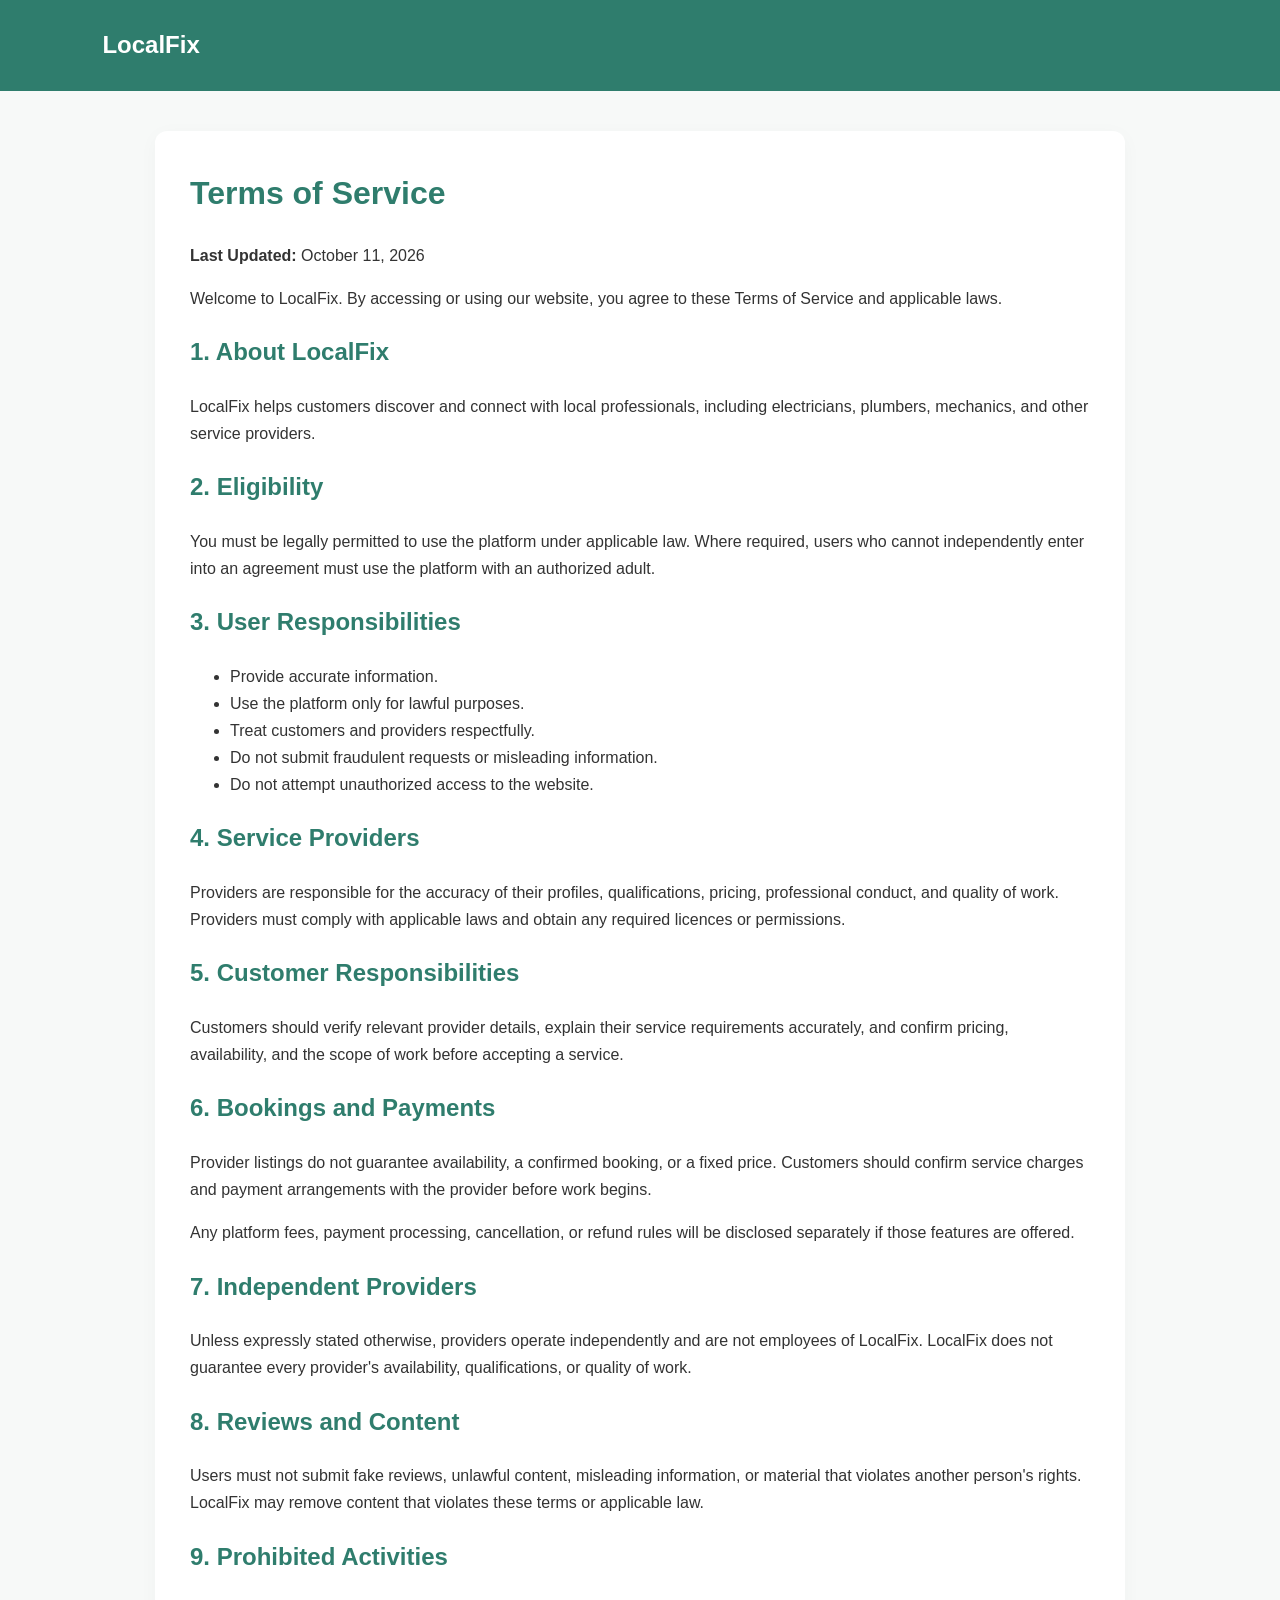
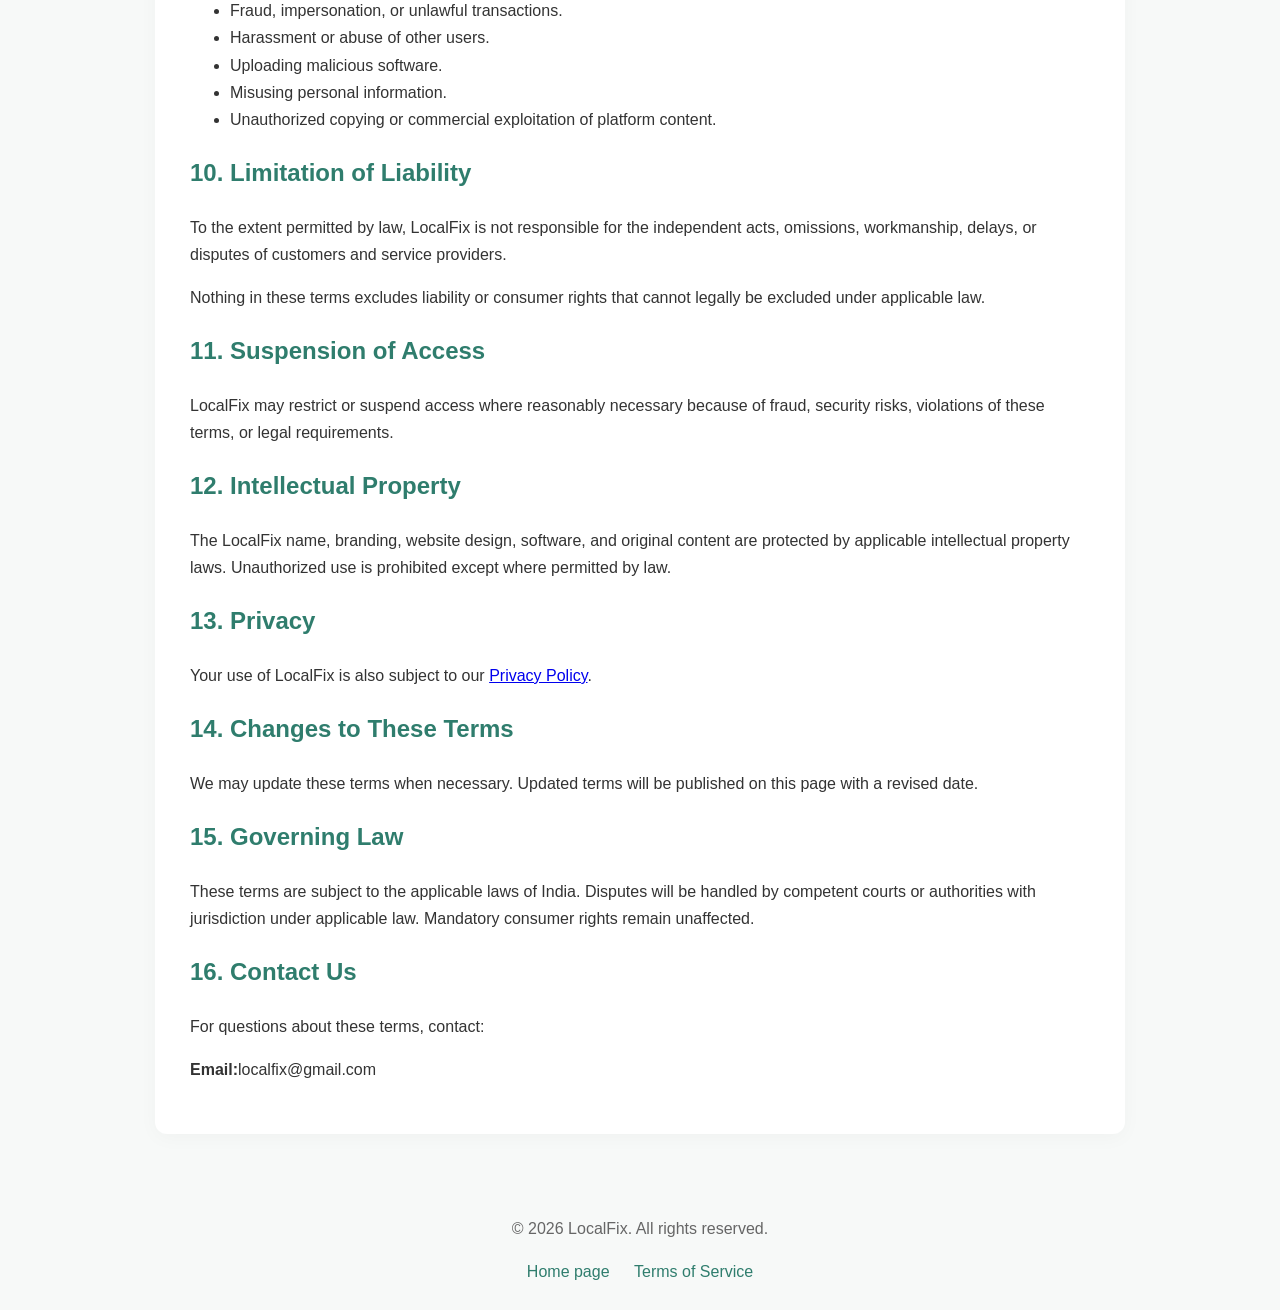
==== terms.html @ 879b6a1c "Add files via upload" ====
<!DOCTYPE html>
<html lang="en">
<head>
    <meta charset="UTF-8">
    <meta name="viewport" content="width=device-width, initial-scale=1.0">
    <title>Terms of Service | LocalFix</title>
    <style>
        body {
            margin: 0;
            font-family: Arial, sans-serif;
            background: #f7f9f8;
            color: #333;
            line-height: 1.7;
        }
        header {
            background: #2f7d6d;
            color: white;
            padding: 25px 8%;
        }
        header a {
            color: white;
            text-decoration: none;
            font-size: 24px;
            font-weight: bold;
        }
        main {
            max-width: 900px;
            margin: 40px auto;
            padding: 35px;
            background: white;
            border-radius: 12px;
            box-shadow: 0 4px 20px #00000008;
        }
        h1, h2 { color: #2f7d6d; }
        h1 { margin-top: 0; }
        footer {
            text-align: center;
            padding: 25px;
            color: #666;
        }
        footer a {
            color: #2f7d6d;
            margin: 0 10px;
            text-decoration: none;
        }
        @media (max-width: 600px) {
            main { margin: 20px 12px; padding: 22px; }
        }
    </style>
</head>
<body>

<header>
    <a href="index.html">LocalFix</a>
</header>

<main>
    <h1>Terms of Service</h1>
    <p><strong>Last Updated:</strong> October 11, 2026</p>

    <p>Welcome to LocalFix. By accessing or using our website, you agree to these Terms of Service and applicable laws.</p>

    <h2>1. About LocalFix</h2>
    <p>LocalFix helps customers discover and connect with local professionals, including electricians, plumbers, mechanics, and other service providers.</p>

    <h2>2. Eligibility</h2>
    <p>You must be legally permitted to use the platform under applicable law. Where required, users who cannot independently enter into an agreement must use the platform with an authorized adult.</p>

    <h2>3. User Responsibilities</h2>
    <ul>
        <li>Provide accurate information.</li>
        <li>Use the platform only for lawful purposes.</li>
        <li>Treat customers and providers respectfully.</li>
        <li>Do not submit fraudulent requests or misleading information.</li>
        <li>Do not attempt unauthorized access to the website.</li>
    </ul>

    <h2>4. Service Providers</h2>
    <p>Providers are responsible for the accuracy of their profiles, qualifications, pricing, professional conduct, and quality of work. Providers must comply with applicable laws and obtain any required licences or permissions.</p>

    <h2>5. Customer Responsibilities</h2>
    <p>Customers should verify relevant provider details, explain their service requirements accurately, and confirm pricing, availability, and the scope of work before accepting a service.</p>

    <h2>6. Bookings and Payments</h2>
    <p>Provider listings do not guarantee availability, a confirmed booking, or a fixed price. Customers should confirm service charges and payment arrangements with the provider before work begins.</p>
    <p>Any platform fees, payment processing, cancellation, or refund rules will be disclosed separately if those features are offered.</p>

    <h2>7. Independent Providers</h2>
    <p>Unless expressly stated otherwise, providers operate independently and are not employees of LocalFix. LocalFix does not guarantee every provider's availability, qualifications, or quality of work.</p>

    <h2>8. Reviews and Content</h2>
    <p>Users must not submit fake reviews, unlawful content, misleading information, or material that violates another person's rights. LocalFix may remove content that violates these terms or applicable law.</p>

    <h2>9. Prohibited Activities</h2>
    <ul>
        <li>Fraud, impersonation, or unlawful transactions.</li>
        <li>Harassment or abuse of other users.</li>
        <li>Uploading malicious software.</li>
        <li>Misusing personal information.</li>
        <li>Unauthorized copying or commercial exploitation of platform content.</li>
    </ul>

    <h2>10. Limitation of Liability</h2>
    <p>To the extent permitted by law, LocalFix is not responsible for the independent acts, omissions, workmanship, delays, or disputes of customers and service providers.</p>
    <p>Nothing in these terms excludes liability or consumer rights that cannot legally be excluded under applicable law.</p>

    <h2>11. Suspension of Access</h2>
    <p>LocalFix may restrict or suspend access where reasonably necessary because of fraud, security risks, violations of these terms, or legal requirements.</p>

    <h2>12. Intellectual Property</h2>
    <p>The LocalFix name, branding, website design, software, and original content are protected by applicable intellectual property laws. Unauthorized use is prohibited except where permitted by law.</p>

    <h2>13. Privacy</h2>
    <p>Your use of LocalFix is also subject to our <a href="privacy.html">Privacy Policy</a>.</p>

    <h2>14. Changes to These Terms</h2>
    <p>We may update these terms when necessary. Updated terms will be published on this page with a revised date.</p>

    <h2>15. Governing Law</h2>
    <p>These terms are subject to the applicable laws of India. Disputes will be handled by competent courts or authorities with jurisdiction under applicable law. Mandatory consumer rights remain unaffected.</p>

    <h2>16. Contact Us</h2>
    <p>For questions about these terms, contact:</p>
    <p><strong>Email:</strong>localfix@gmail.com</p>
</main>

<footer>
    <p>&copy; 2026 LocalFix. All rights reserved.</p>
    <a href="index.html">Home page</a>
    <a href="privacy.html">Terms of Service</a>
</footer>

</body>
</html>
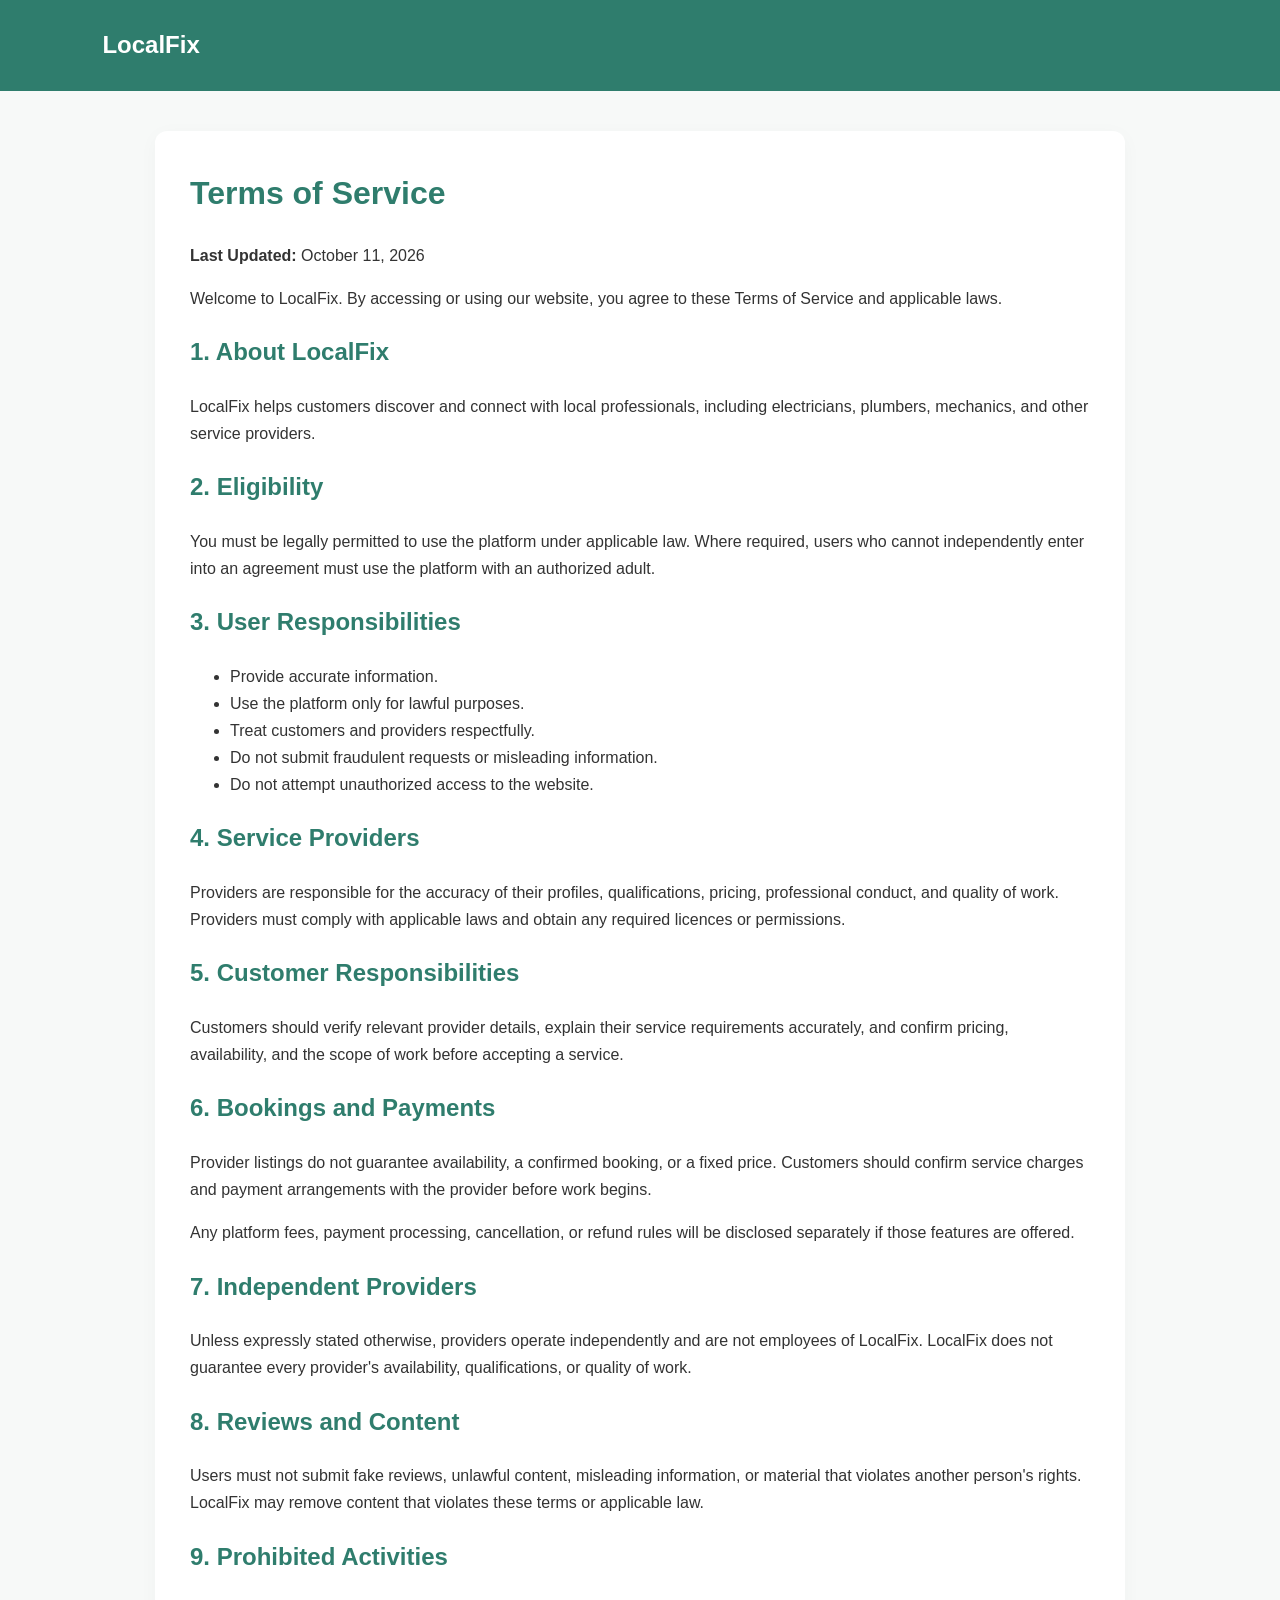
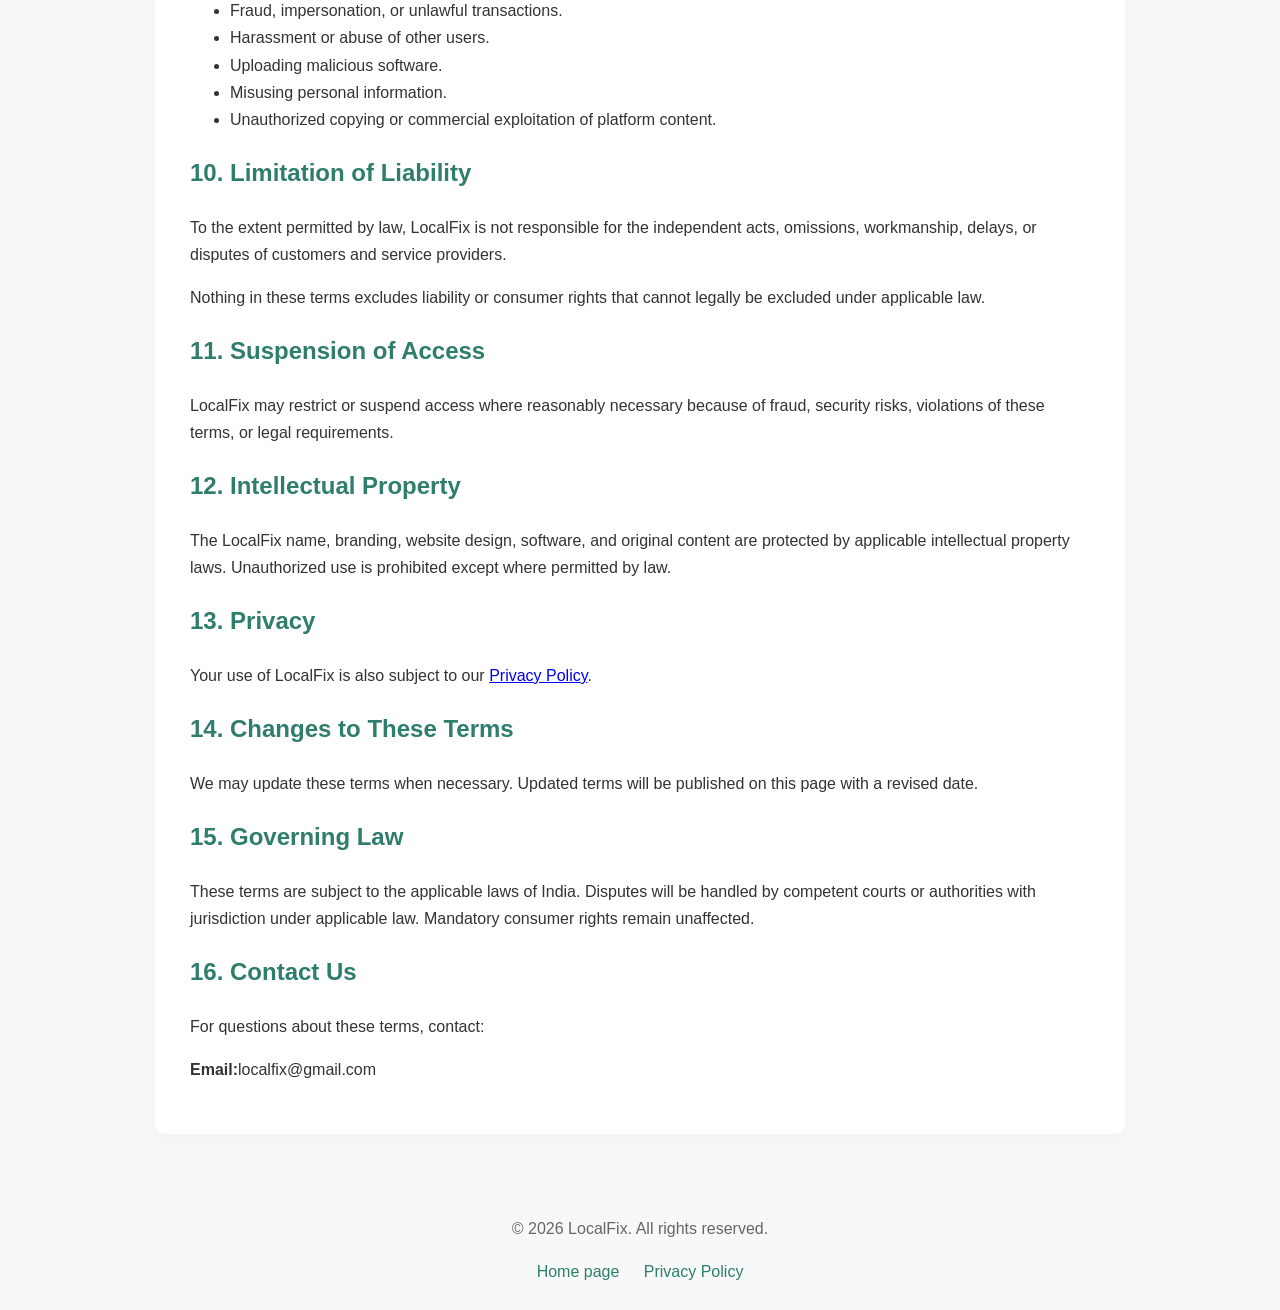
==== commit 6675df4c: "Update terms.html" ====
--- a/terms.html
+++ b/terms.html
@@ -128,8 +128,8 @@
 <footer>
     <p>&copy; 2026 LocalFix. All rights reserved.</p>
     <a href="index.html">Home page</a>
-    <a href="privacy.html">Terms of Service</a>
+    <a href="privacy.html">Privacy Policy</a>
 </footer>
 
 </body>
-</html>+</html>
